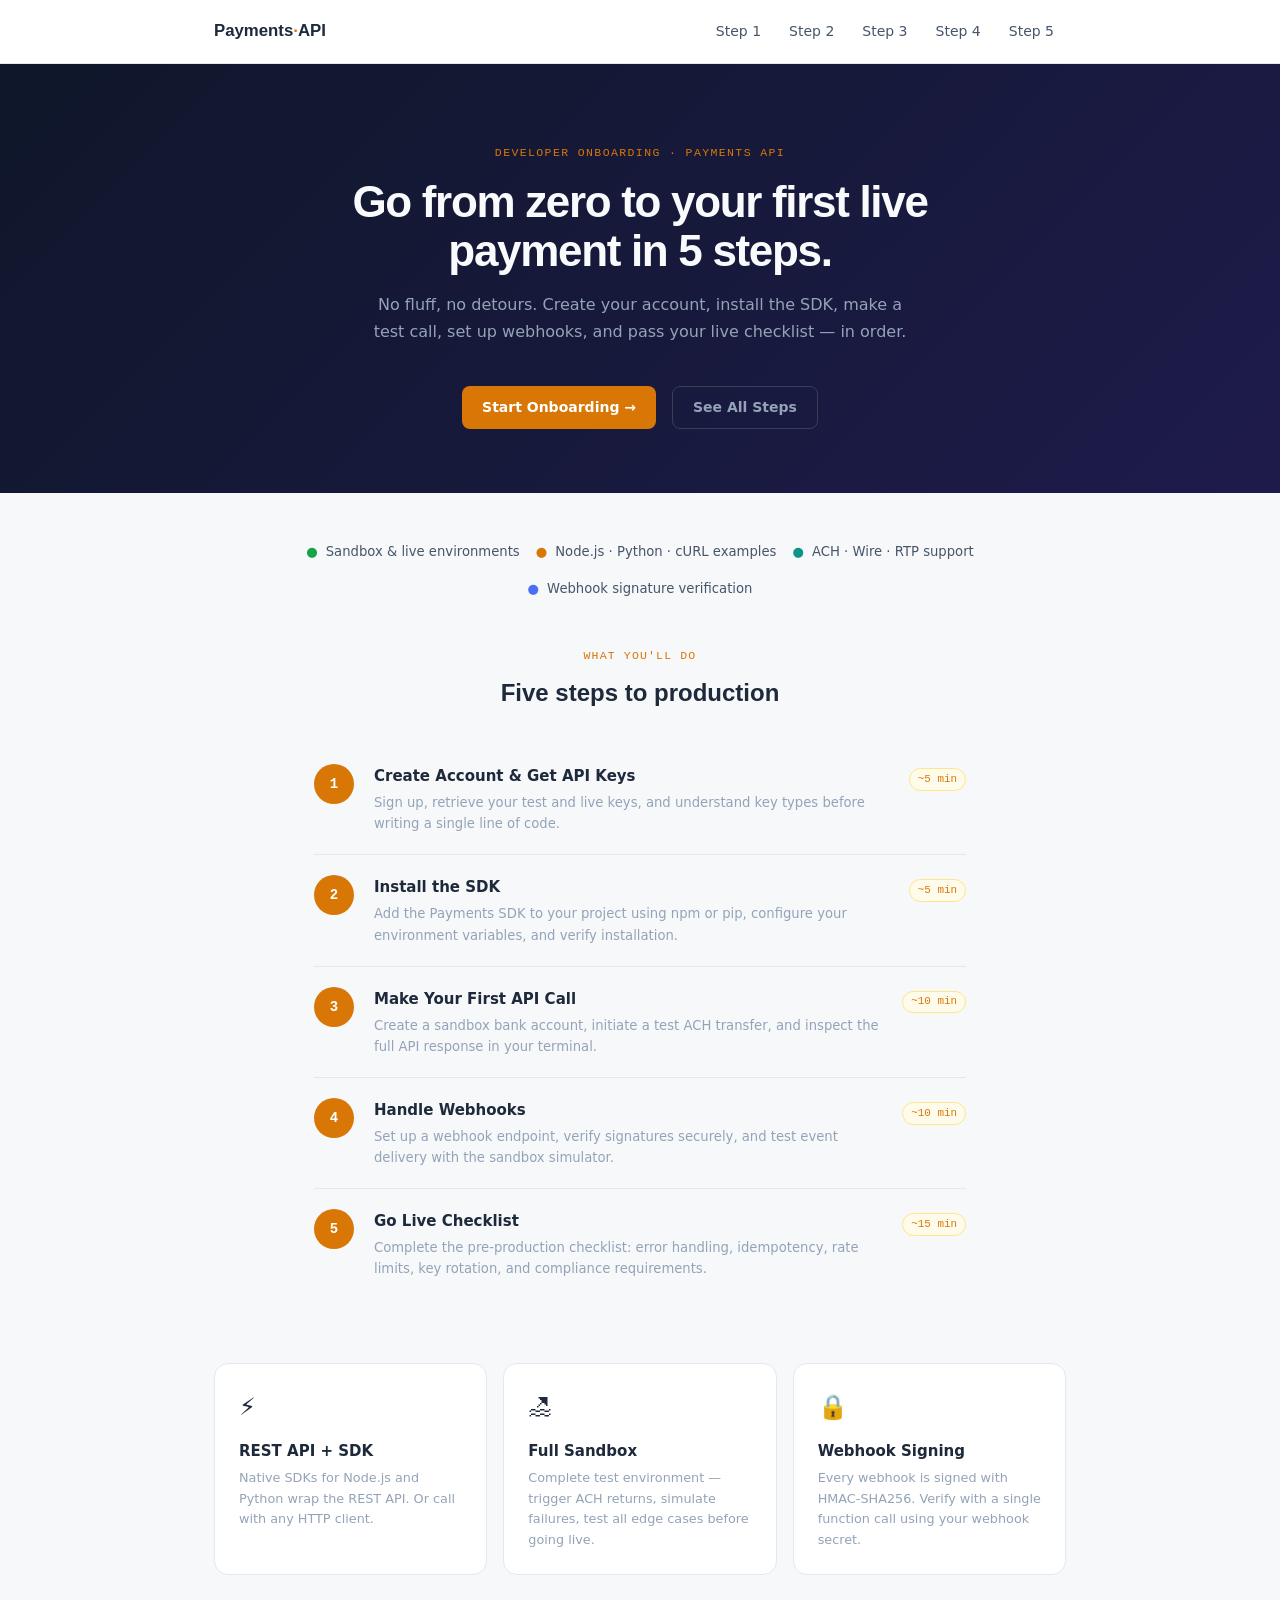
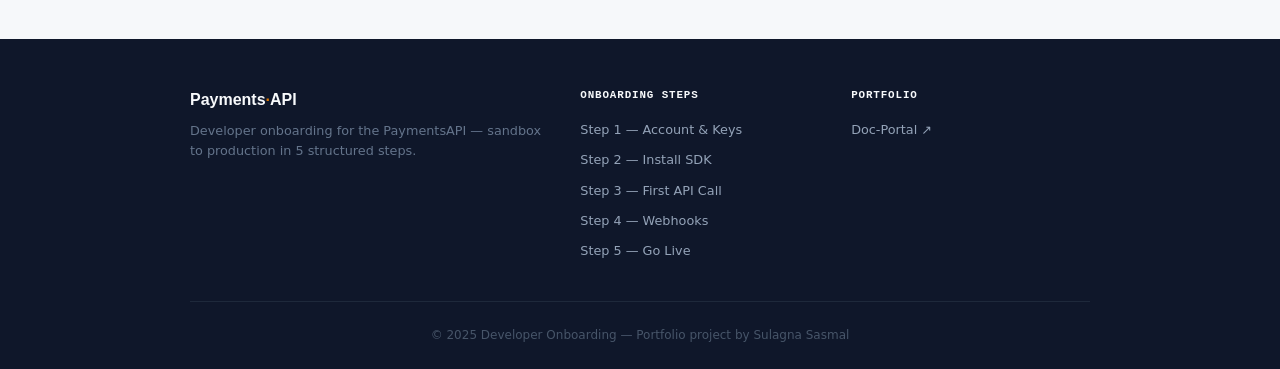
==== index.html @ b0ea3bde "Initial commit: Developer Onboarding Experience Portfolio site: 5-step interactive developer onboard" ====
<!DOCTYPE html>
<html lang="en">
<head>
<meta charset="UTF-8">
<meta name="viewport" content="width=device-width, initial-scale=1.0">
<title>Developer Onboarding — Payments API</title>
<link rel="stylesheet" href="assets/css/style.css">
</head>
<body>

<nav class="nav">
  <div class="nav-inner">
    <a href="index.html" class="nav-brand">Payments<span>·</span>API</a>
    <div class="nav-links">
      <a href="step-1.html" class="nav-link">Step 1</a>
      <a href="step-2.html" class="nav-link">Step 2</a>
      <a href="step-3.html" class="nav-link">Step 3</a>
      <a href="step-4.html" class="nav-link">Step 4</a>
      <a href="step-5.html" class="nav-link">Step 5</a>
    </div>
  </div>
</nav>

<div class="hero">
  <div class="hero-eyebrow">Developer Onboarding · Payments API</div>
  <h1>Go from zero to your first live payment in 5 steps.</h1>
  <p class="hero-sub">No fluff, no detours. Create your account, install the SDK, make a test call, set up webhooks, and pass your live checklist — in order.</p>
  <div class="hero-cta">
    <a href="step-1.html" class="btn btn-amber">Start Onboarding →</a>
    <a href="#overview" class="btn btn-outline" style="color:#94a3b8;border-color:#334155;">See All Steps</a>
  </div>
</div>

<!-- Feature strip -->
<div style="max-width:900px;margin:3rem auto 0;padding:0 1.5rem;">
  <div style="display:flex;gap:1rem;justify-content:center;flex-wrap:wrap;margin-bottom:3rem;">
    <div style="display:flex;align-items:center;gap:0.5rem;font-size:0.825rem;color:var(--text-2);">
      <span style="color:var(--green);">●</span> Sandbox &amp; live environments
    </div>
    <div style="display:flex;align-items:center;gap:0.5rem;font-size:0.825rem;color:var(--text-2);">
      <span style="color:var(--amber);">●</span> Node.js · Python · cURL examples
    </div>
    <div style="display:flex;align-items:center;gap:0.5rem;font-size:0.825rem;color:var(--text-2);">
      <span style="color:var(--teal);">●</span> ACH · Wire · RTP support
    </div>
    <div style="display:flex;align-items:center;gap:0.5rem;font-size:0.825rem;color:var(--text-2);">
      <span style="color:var(--indigo);">●</span> Webhook signature verification
    </div>
  </div>
</div>

<!-- Steps overview -->
<div class="steps-overview" id="overview">
  <div style="text-align:center;margin-bottom:2rem;">
    <div style="font-family:var(--font-mono);font-size:0.72rem;color:var(--amber);letter-spacing:0.1em;text-transform:uppercase;margin-bottom:0.5rem;">What You'll Do</div>
    <h2 style="font-family:var(--font-display);font-size:1.5rem;font-weight:800;color:var(--text);">Five steps to production</h2>
  </div>

  <div class="overview-step">
    <div class="overview-num">1</div>
    <div>
      <div class="overview-title">Create Account &amp; Get API Keys</div>
      <div class="overview-sub">Sign up, retrieve your test and live keys, and understand key types before writing a single line of code.</div>
    </div>
    <div class="overview-time">~5 min</div>
  </div>

  <div class="overview-step">
    <div class="overview-num">2</div>
    <div>
      <div class="overview-title">Install the SDK</div>
      <div class="overview-sub">Add the Payments SDK to your project using npm or pip, configure your environment variables, and verify installation.</div>
    </div>
    <div class="overview-time">~5 min</div>
  </div>

  <div class="overview-step">
    <div class="overview-num">3</div>
    <div>
      <div class="overview-title">Make Your First API Call</div>
      <div class="overview-sub">Create a sandbox bank account, initiate a test ACH transfer, and inspect the full API response in your terminal.</div>
    </div>
    <div class="overview-time">~10 min</div>
  </div>

  <div class="overview-step">
    <div class="overview-num">4</div>
    <div>
      <div class="overview-title">Handle Webhooks</div>
      <div class="overview-sub">Set up a webhook endpoint, verify signatures securely, and test event delivery with the sandbox simulator.</div>
    </div>
    <div class="overview-time">~10 min</div>
  </div>

  <div class="overview-step">
    <div class="overview-num">5</div>
    <div>
      <div class="overview-title">Go Live Checklist</div>
      <div class="overview-sub">Complete the pre-production checklist: error handling, idempotency, rate limits, key rotation, and compliance requirements.</div>
    </div>
    <div class="overview-time">~15 min</div>
  </div>
</div>

<!-- Feature grid -->
<div class="feature-grid">
  <div class="feature-card">
    <div class="feature-icon">⚡</div>
    <div class="feature-title">REST API + SDK</div>
    <div class="feature-desc">Native SDKs for Node.js and Python wrap the REST API. Or call with any HTTP client.</div>
  </div>
  <div class="feature-card">
    <div class="feature-icon">🏖</div>
    <div class="feature-title">Full Sandbox</div>
    <div class="feature-desc">Complete test environment — trigger ACH returns, simulate failures, test all edge cases before going live.</div>
  </div>
  <div class="feature-card">
    <div class="feature-icon">🔒</div>
    <div class="feature-title">Webhook Signing</div>
    <div class="feature-desc">Every webhook is signed with HMAC-SHA256. Verify with a single function call using your webhook secret.</div>
  </div>
</div>

<footer class="footer">
  <div class="footer-grid">
    <div>
      <div class="footer-brand">Payments<span>·</span>API</div>
      <p class="footer-desc">Developer onboarding for the PaymentsAPI — sandbox to production in 5 structured steps.</p>
    </div>
    <div>
      <div class="footer-col-title">Onboarding Steps</div>
      <ul class="footer-links">
        <li><a href="step-1.html">Step 1 — Account &amp; Keys</a></li>
        <li><a href="step-2.html">Step 2 — Install SDK</a></li>
        <li><a href="step-3.html">Step 3 — First API Call</a></li>
        <li><a href="step-4.html">Step 4 — Webhooks</a></li>
        <li><a href="step-5.html">Step 5 — Go Live</a></li>
      </ul>
    </div>
    <div>
      <div class="footer-col-title">Portfolio</div>
      <ul class="footer-links">
        <li><a href="https://sulagnasasmal.github.io/doc-portal/">Doc-Portal ↗</a></li>
      </ul>
    </div>
  </div>
  <div class="footer-bottom"><span>© 2025 Developer Onboarding — Portfolio project by Sulagna Sasmal</span></div>
</footer>

<script src="assets/js/onboarding.js"></script>
</body>
</html>
---- assets/css/style.css ----
:root {
  /* Color palette */
  --amber: #d97706;
  --amber-bg: #fffbeb;
  --amber-border: #fde68a;
  --indigo: #4c6ef5;
  --indigo-bg: #eef2ff;
  --indigo-border: #c7d2fe;
  --teal: #0d9488;
  --teal-bg: #f0fdfa;
  --teal-border: #99f6e4;
  --red: #ef4444;
  --red-bg: #fef2f2;
  --red-border: #fecaca;
  --green: #16a34a;
  --green-bg: #f0fdf4;
  --green-border: #86efac;

  /* Surfaces */
  --bg: #f6f8fa;
  --surface: #ffffff;
  --surface-2: #f8fafc;
  --border: #e2e8f0;
  --text: #1e293b;
  --text-2: #475569;
  --text-3: #94a3b8;
  --code-bg: #0f172a;
  --code-text: #e2e8f0;

  /* Typography */
  --font-display: 'Outfit', 'Inter', sans-serif;
  --font-body: 'Inter', system-ui, sans-serif;
  --font-mono: 'JetBrains Mono', 'Fira Code', 'Courier New', monospace;

  /* Shape */
  --radius: 0.5rem;
  --radius-lg: 0.875rem;
  --nav-h: 64px;
}

* { box-sizing: border-box; margin: 0; padding: 0; }
html { scroll-behavior: smooth; }
body { background: var(--bg); color: var(--text); font-family: var(--font-body); font-size: 0.9375rem; line-height: 1.6; }

@import url('https://fonts.googleapis.com/css2?family=Outfit:wght@400;600;700;800&family=Inter:wght@400;500;600&family=JetBrains+Mono:wght@400;500&display=swap');

/* ---- NAV ---- */
.nav {
  position: sticky; top: 0; z-index: 100;
  height: var(--nav-h);
  background: rgba(255,255,255,0.92);
  backdrop-filter: blur(12px);
  border-bottom: 1px solid var(--border);
}
.nav-inner { max-width: 900px; margin: 0 auto; padding: 0 1.5rem; height: 100%; display: flex; align-items: center; justify-content: space-between; }
.nav-brand { font-family: var(--font-display); font-weight: 800; font-size: 1.05rem; color: var(--text); text-decoration: none; }
.nav-brand span { color: var(--amber); }
.nav-links { display: flex; gap: 0.25rem; align-items: center; }
.nav-link { color: var(--text-2); text-decoration: none; font-weight: 500; font-size: 0.875rem; padding: 0.35rem 0.75rem; border-radius: var(--radius); transition: background 0.15s, color 0.15s; }
.nav-link:hover, .nav-link.active { background: var(--amber-bg); color: var(--amber); }

/* ---- HERO ---- */
.hero {
  background: linear-gradient(135deg, #0f172a 0%, #1e1b4b 100%);
  padding: 5rem 1.5rem 4rem;
  text-align: center;
}
.hero-eyebrow {
  font-family: var(--font-mono);
  font-size: 0.72rem;
  font-weight: 500;
  color: var(--amber);
  letter-spacing: 0.12em;
  text-transform: uppercase;
  margin-bottom: 1rem;
}
.hero h1 {
  font-family: var(--font-display);
  font-size: 2.75rem;
  font-weight: 800;
  color: #f8fafc;
  letter-spacing: -0.03em;
  line-height: 1.1;
  margin-bottom: 1rem;
  max-width: 640px;
  margin-left: auto;
  margin-right: auto;
}
.hero-sub {
  font-size: 1rem;
  color: #94a3b8;
  max-width: 540px;
  margin: 0 auto 2.5rem;
  line-height: 1.7;
}
.hero-cta { display: inline-flex; gap: 1rem; flex-wrap: wrap; justify-content: center; }

/* ---- PROGRESS TRACK ---- */
.progress-track {
  max-width: 700px;
  margin: 3rem auto;
  padding: 0 1.5rem;
}
.progress-steps {
  display: flex;
  align-items: center;
  justify-content: space-between;
  position: relative;
}
.progress-line {
  position: absolute;
  top: 50%;
  left: 0;
  right: 0;
  height: 2px;
  background: var(--border);
  z-index: 0;
  transform: translateY(-50%);
}
.progress-line-fill {
  height: 100%;
  background: var(--amber);
  transition: width 0.4s;
}
.step-dot {
  width: 2.25rem;
  height: 2.25rem;
  border-radius: 50%;
  background: var(--surface);
  border: 2px solid var(--border);
  color: var(--text-3);
  font-family: var(--font-mono);
  font-size: 0.8rem;
  font-weight: 600;
  display: flex;
  align-items: center;
  justify-content: center;
  position: relative;
  z-index: 1;
  text-decoration: none;
  transition: background 0.2s, border-color 0.2s, color 0.2s;
}
.step-dot.active {
  background: var(--amber);
  border-color: var(--amber);
  color: white;
}
.step-dot.done {
  background: var(--green-bg);
  border-color: var(--green);
  color: var(--green);
}
.step-dot.done::after { content: "✓"; }
.progress-labels {
  display: flex;
  justify-content: space-between;
  margin-top: 0.5rem;
}
.step-label {
  font-size: 0.68rem;
  color: var(--text-3);
  text-align: center;
  width: 2.25rem;
  font-family: var(--font-mono);
}
.step-label.active { color: var(--amber); font-weight: 600; }
.step-label.done { color: var(--green); }

/* ---- STEP LAYOUT ---- */
.step-layout {
  max-width: 760px;
  margin: 0 auto;
  padding: 2rem 1.5rem 4rem;
}
.step-header-section {
  margin-bottom: 2rem;
}
.step-badge {
  display: inline-flex;
  align-items: center;
  gap: 0.4rem;
  background: var(--amber-bg);
  border: 1px solid var(--amber-border);
  border-radius: 99px;
  padding: 0.25rem 0.75rem;
  font-family: var(--font-mono);
  font-size: 0.72rem;
  font-weight: 600;
  color: var(--amber);
  margin-bottom: 0.75rem;
}
.step-title {
  font-family: var(--font-display);
  font-size: 1.75rem;
  font-weight: 800;
  color: var(--text);
  letter-spacing: -0.025em;
  margin-bottom: 0.5rem;
}
.step-sub { color: var(--text-3); font-size: 0.9375rem; }

/* ---- TASK CARD ---- */
.task-card {
  background: var(--surface);
  border: 1px solid var(--border);
  border-radius: var(--radius-lg);
  padding: 1.5rem;
  margin-bottom: 1.25rem;
}
.task-card-header {
  display: flex;
  align-items: center;
  gap: 0.75rem;
  margin-bottom: 1rem;
}
.task-num {
  width: 1.75rem;
  height: 1.75rem;
  border-radius: 50%;
  background: var(--amber);
  color: white;
  font-family: var(--font-mono);
  font-size: 0.75rem;
  font-weight: 700;
  display: flex;
  align-items: center;
  justify-content: center;
  flex-shrink: 0;
}
.task-title { font-weight: 700; font-size: 0.9375rem; }

/* ---- CHECKLIST ---- */
.checklist { list-style: none; padding: 0; }
.checklist li {
  display: flex;
  align-items: flex-start;
  gap: 0.6rem;
  font-size: 0.875rem;
  color: var(--text-2);
  padding: 0.4rem 0;
  border-bottom: 1px solid var(--border);
  cursor: pointer;
  transition: background 0.1s;
  border-radius: 0.25rem;
}
.checklist li:last-child { border-bottom: none; }
.checklist li.checked { color: var(--text-3); text-decoration: line-through; }
.check-box {
  width: 1.1rem;
  height: 1.1rem;
  border: 2px solid var(--border);
  border-radius: 0.25rem;
  flex-shrink: 0;
  margin-top: 0.1rem;
  display: flex;
  align-items: center;
  justify-content: center;
  font-size: 0.65rem;
  color: white;
  background: transparent;
  transition: all 0.15s;
}
.checklist li.checked .check-box { background: var(--green); border-color: var(--green); }
.checklist li.checked .check-box::after { content: "✓"; }

/* ---- CODE BLOCK ---- */
.code-block {
  background: var(--code-bg);
  color: var(--code-text);
  padding: 1.25rem 1.5rem;
  border-radius: var(--radius);
  font-family: var(--font-mono);
  font-size: 0.78rem;
  line-height: 1.9;
  overflow-x: auto;
  margin: 1rem 0;
}
.code-block .cmt { color: #64748b; }
.code-block .kw { color: #93c5fd; }
.code-block .str { color: #86efac; }
.code-block .fn { color: #fde68a; }
.code-block .var { color: #f0abfc; }
.code-block .num { color: #fb923c; }

/* ---- CALLOUT ---- */
.callout {
  border-radius: var(--radius);
  padding: 1rem 1.25rem;
  margin: 1.25rem 0;
  font-size: 0.875rem;
  line-height: 1.6;
}
.callout-title { font-weight: 700; margin-bottom: 0.25rem; }
.callout-tip { background: var(--teal-bg); border: 1px solid var(--teal-border); }
.callout-tip .callout-title { color: var(--teal); }
.callout-warning { background: var(--amber-bg); border: 1px solid var(--amber-border); }
.callout-warning .callout-title { color: var(--amber); }
.callout-success { background: var(--green-bg); border: 1px solid var(--green-border); }
.callout-success .callout-title { color: var(--green); }

/* ---- STEP NAV ---- */
.step-nav {
  display: flex;
  justify-content: space-between;
  align-items: center;
  margin-top: 2.5rem;
  padding-top: 1.5rem;
  border-top: 1px solid var(--border);
  gap: 1rem;
  flex-wrap: wrap;
}

/* ---- BUTTONS ---- */
.btn {
  display: inline-flex;
  align-items: center;
  gap: 0.4rem;
  padding: 0.6rem 1.25rem;
  border-radius: var(--radius);
  font-weight: 600;
  font-size: 0.875rem;
  text-decoration: none;
  border: none;
  cursor: pointer;
  transition: opacity 0.15s, transform 0.1s;
}
.btn:hover { opacity: 0.88; transform: translateY(-1px); }
.btn-amber { background: var(--amber); color: white; }
.btn-outline { background: transparent; border: 1px solid var(--border); color: var(--text-2); }
.btn-green { background: var(--green); color: white; }

/* ---- BADGE ---- */
.badge {
  display: inline-block;
  padding: 0.2rem 0.6rem;
  border-radius: 99px;
  font-family: var(--font-mono);
  font-size: 0.68rem;
  font-weight: 600;
  letter-spacing: 0.04em;
  text-transform: uppercase;
}
.badge-amber { background: var(--amber-bg); border: 1px solid var(--amber-border); color: var(--amber); }
.badge-green { background: var(--green-bg); border: 1px solid var(--green-border); color: var(--green); }
.badge-gray { background: var(--surface-2); border: 1px solid var(--border); color: var(--text-3); }
.badge-teal { background: var(--teal-bg); border: 1px solid var(--teal-border); color: var(--teal); }

/* ---- CODE TABS ---- */
.code-tabs-wrap { border: 1px solid var(--border); border-radius: var(--radius-lg); overflow: hidden; margin: 1rem 0; }
.code-tabs-header { display: flex; background: var(--surface-2); border-bottom: 1px solid var(--border); }
.code-tab { background: none; border: none; padding: 0.6rem 1rem; font-family: var(--font-mono); font-size: 0.75rem; font-weight: 600; color: var(--text-3); cursor: pointer; transition: background 0.15s, color 0.15s; }
.code-tab.active { background: var(--code-bg); color: var(--amber); }
.code-tab-content { display: none; }
.code-tab-content.active { display: block; }
.code-tab-content .code-block { border-radius: 0; margin: 0; border: none; }

/* ---- HOME PAGE ---- */
.feature-grid {
  display: grid;
  grid-template-columns: repeat(3, 1fr);
  gap: 1rem;
  max-width: 900px;
  margin: 0 auto 4rem;
  padding: 0 1.5rem;
}
.feature-card {
  background: var(--surface);
  border: 1px solid var(--border);
  border-radius: var(--radius-lg);
  padding: 1.5rem;
}
.feature-icon { font-size: 1.5rem; margin-bottom: 0.75rem; }
.feature-title { font-weight: 700; margin-bottom: 0.35rem; font-size: 0.9375rem; }
.feature-desc { font-size: 0.8rem; color: var(--text-3); line-height: 1.6; }

.steps-overview {
  max-width: 700px;
  margin: 0 auto 4rem;
  padding: 0 1.5rem;
}
.overview-step {
  display: flex;
  gap: 1.25rem;
  align-items: flex-start;
  padding: 1.25rem 0;
  border-bottom: 1px solid var(--border);
}
.overview-step:last-child { border-bottom: none; }
.overview-num {
  width: 2.5rem;
  height: 2.5rem;
  background: var(--amber);
  color: white;
  border-radius: 50%;
  font-family: var(--font-mono);
  font-weight: 700;
  font-size: 0.875rem;
  display: flex;
  align-items: center;
  justify-content: center;
  flex-shrink: 0;
}
.overview-title { font-weight: 700; margin-bottom: 0.25rem; }
.overview-sub { font-size: 0.825rem; color: var(--text-3); }
.overview-time { font-family: var(--font-mono); font-size: 0.68rem; color: var(--amber); background: var(--amber-bg); border: 1px solid var(--amber-border); border-radius: 99px; padding: 0.1rem 0.5rem; margin-left: auto; flex-shrink: 0; align-self: flex-start; margin-top: 0.25rem; }

/* ---- SUCCESS ---- */
.success-layout {
  max-width: 620px;
  margin: 0 auto;
  padding: 4rem 1.5rem;
  text-align: center;
}

/* ---- FOOTER ---- */
.footer {
  background: #0f172a;
  color: #94a3b8;
  padding: 3rem 1.5rem 1.5rem;
}
.footer-grid {
  display: grid;
  grid-template-columns: 1.5fr 1fr 1fr;
  gap: 2rem;
  max-width: 900px;
  margin: 0 auto 2rem;
}
.footer-brand { font-family: var(--font-display); font-weight: 800; font-size: 1rem; color: #f8fafc; margin-bottom: 0.5rem; }
.footer-brand span { color: var(--amber); }
.footer-desc { font-size: 0.8rem; color: #64748b; line-height: 1.6; }
.footer-col-title { font-family: var(--font-mono); font-size: 0.68rem; font-weight: 600; letter-spacing: 0.08em; text-transform: uppercase; color: #f8fafc; margin-bottom: 0.75rem; }
.footer-links { list-style: none; }
.footer-links li { margin-bottom: 0.4rem; }
.footer-links a { color: #94a3b8; text-decoration: none; font-size: 0.8rem; transition: color 0.15s; }
.footer-links a:hover { color: var(--amber); }
.footer-bottom { text-align: center; padding-top: 1.5rem; border-top: 1px solid #1e293b; font-size: 0.75rem; color: #475569; max-width: 900px; margin: 0 auto; }

/* ---- RESPONSIVE ---- */
@media (max-width: 768px) {
  .feature-grid { grid-template-columns: 1fr; }
  .footer-grid { grid-template-columns: 1fr; }
  .hero h1 { font-size: 2rem; }
  .step-title { font-size: 1.4rem; }
}
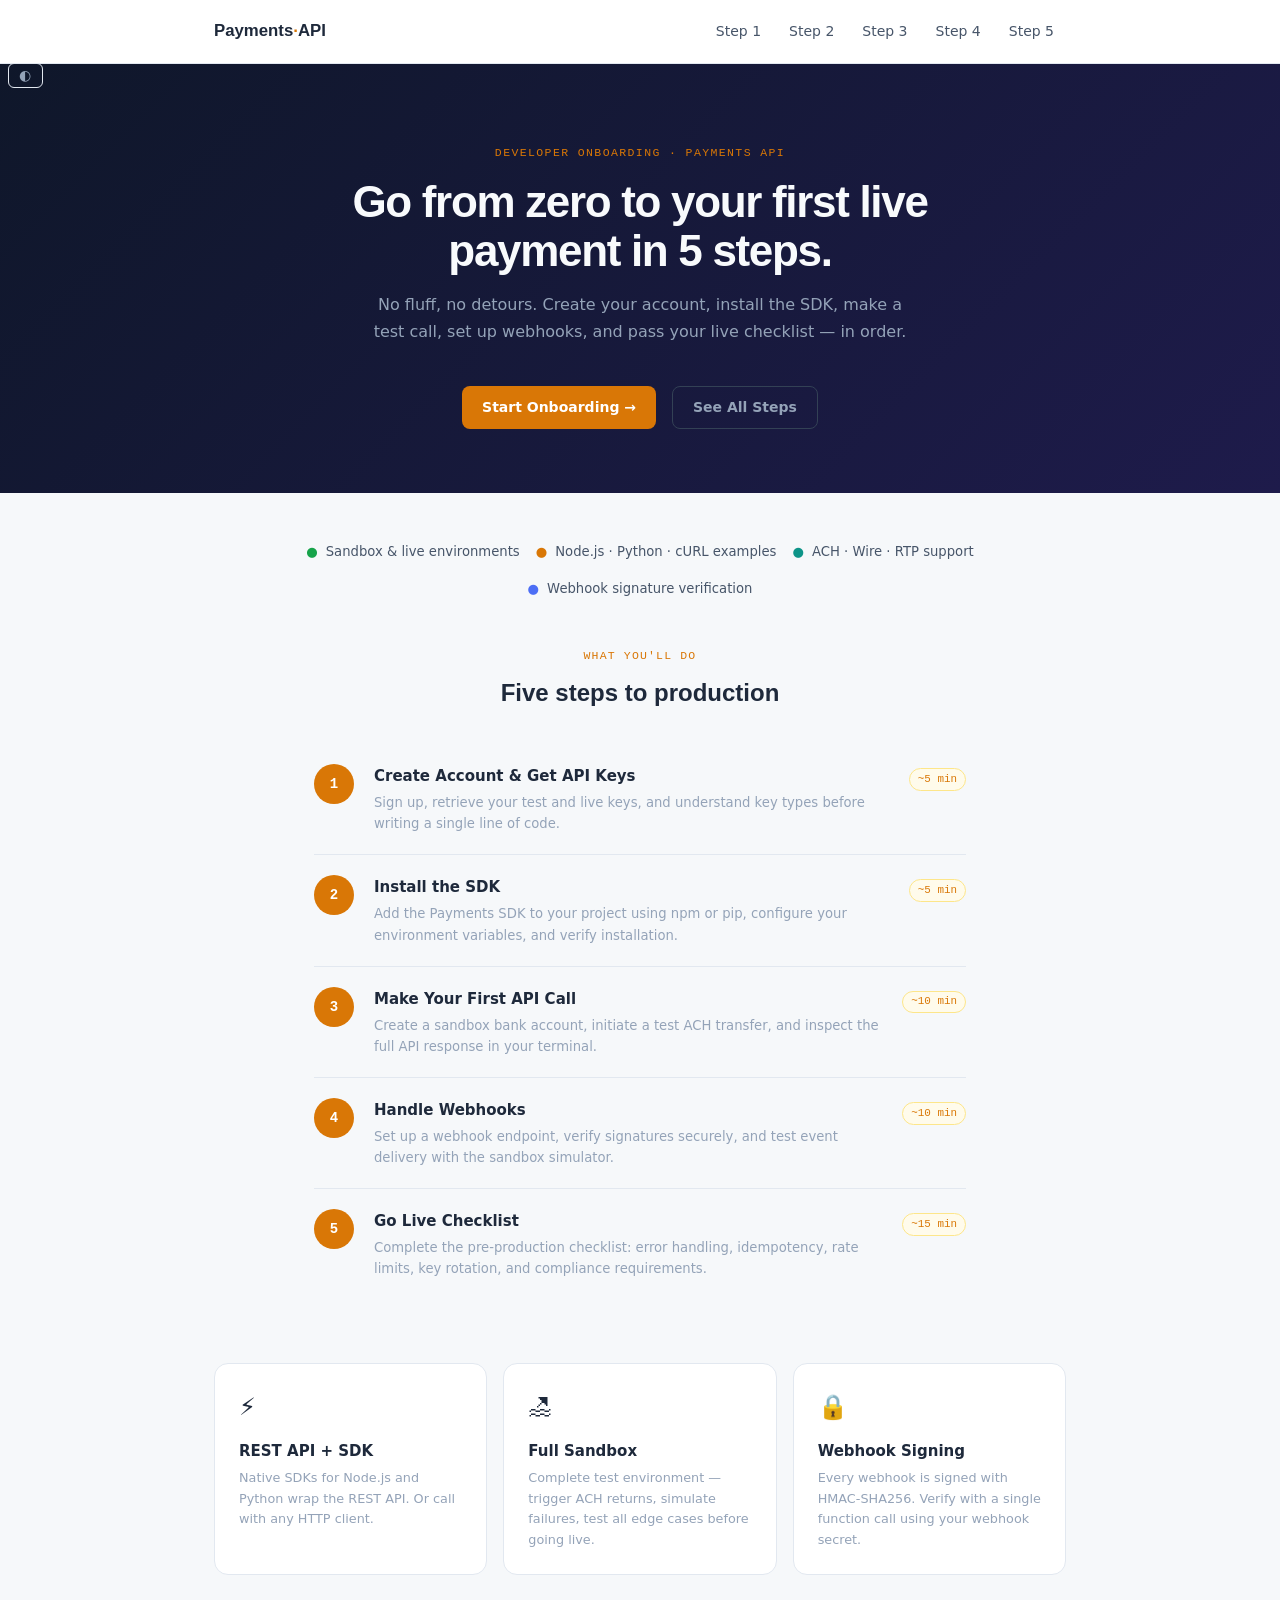
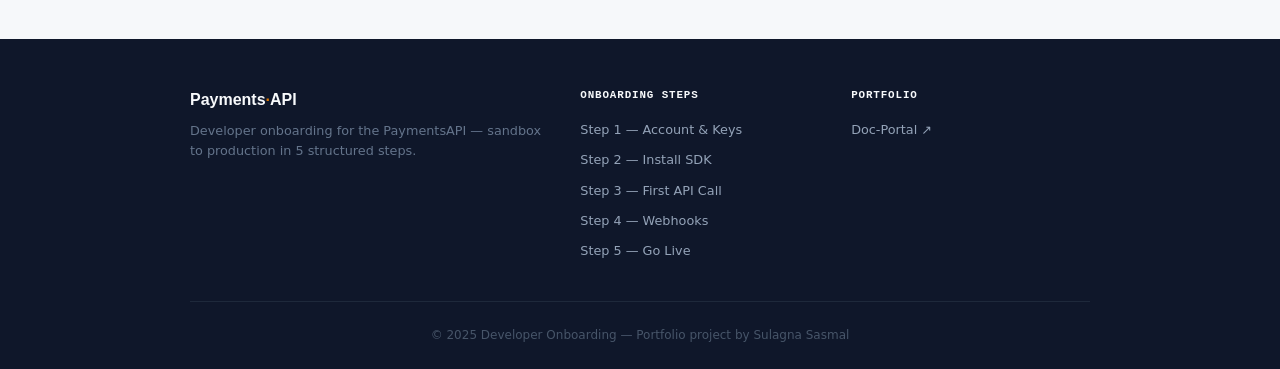
==== commit 3541de39: "Add dark/light mode, theme.js, and README - Add dark theme CSS to style.css ([data-theme="dark"] var" ====
--- a/index.html
+++ b/index.html
@@ -5,6 +5,7 @@
 <meta name="viewport" content="width=device-width, initial-scale=1.0">
 <title>Developer Onboarding — Payments API</title>
 <link rel="stylesheet" href="assets/css/style.css">
+<script>(function(){var t=localStorage.getItem("theme");if(t)document.documentElement.setAttribute("data-theme",t);else if(window.matchMedia("(prefers-color-scheme:dark)").matches)document.documentElement.setAttribute("data-theme","dark");else document.documentElement.setAttribute("data-theme","light");})()</script>
 </head>
 <body>
 
@@ -19,6 +20,7 @@
       <a href="step-5.html" class="nav-link">Step 5</a>
     </div>
   </div>
+  <button class="theme-toggle" id="theme-toggle" aria-label="Toggle dark mode">&#9680;</button>
 </nav>
 
 <div class="hero">
@@ -148,5 +150,6 @@
 </footer>
 
 <script src="assets/js/onboarding.js"></script>
+<script src="assets/js/theme.js"></script>
 </body>
 </html>
--- a/assets/css/style.css
+++ b/assets/css/style.css
@@ -442,3 +442,39 @@
   .hero h1 { font-size: 2rem; }
   .step-title { font-size: 1.4rem; }
 }
+
+/* ═══════════════════════════════════════════════
+   DARK THEME
+   ═══════════════════════════════════════════════ */
+[data-theme="dark"] {
+  --bg:          #0f172a;
+  --bg-card:     #1e293b;
+  --bg-hover:    #334155;
+  --bg-tag:      #1e293b;
+  --border:      #334155;
+  --border-dark: #475569;
+  --text:        #f1f5f9;
+  --text-2:      #cbd5e1;
+  --text-3:      #94a3b8;
+  --text-4:      #64748b;
+  --code-bg:     #0f172a;
+  --code-text:   #e2e8f0;
+}
+[data-theme="dark"] .nav { background: rgba(15,23,42,0.95); border-bottom-color: var(--border); }
+[data-theme="dark"] body { background: var(--bg); color: var(--text); }
+
+/* Theme toggle */
+.theme-toggle {
+  background: none;
+  border: 1px solid var(--border);
+  color: var(--text-3);
+  cursor: pointer;
+  border-radius: 6px;
+  padding: 0.3rem 0.65rem;
+  font-size: 0.85rem;
+  line-height: 1;
+  margin-left: 0.5rem;
+  transition: background 0.15s, color 0.15s;
+}
+.theme-toggle:hover { background: var(--bg-hover); color: var(--text); }
+
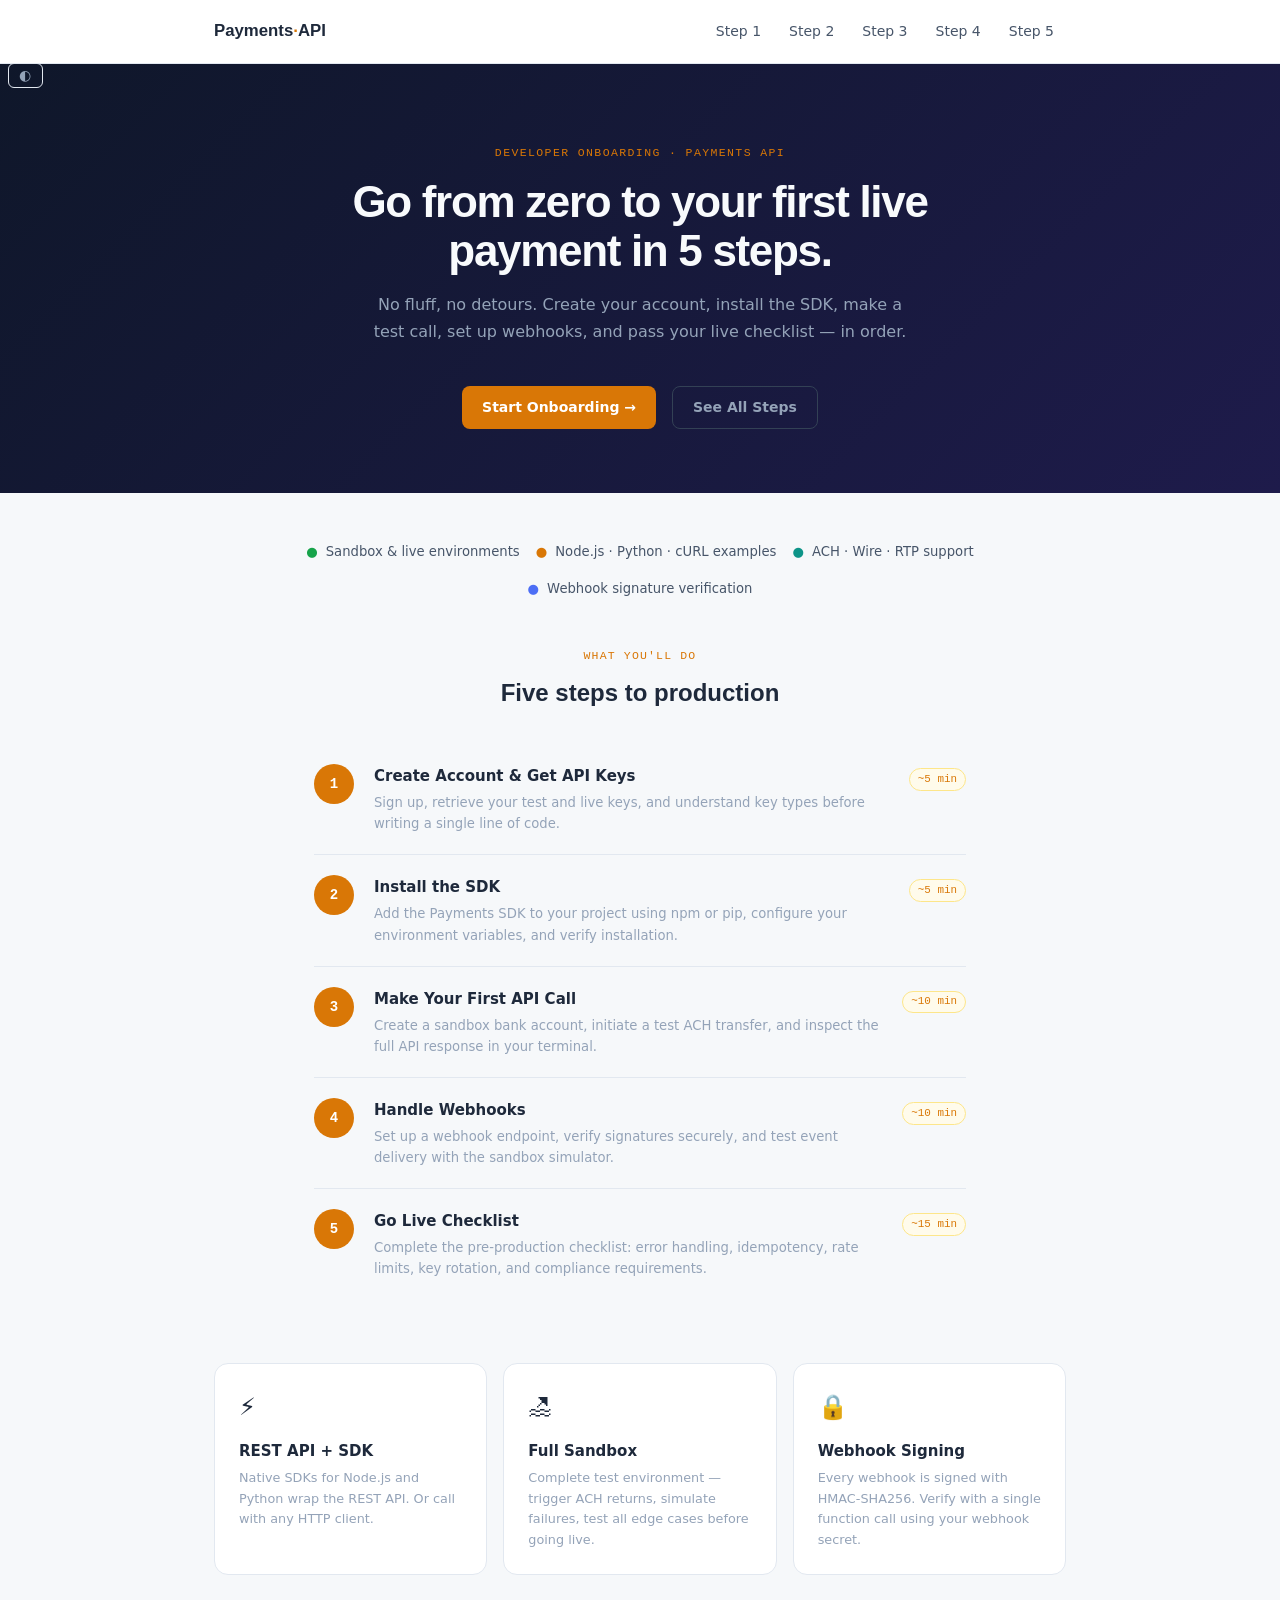
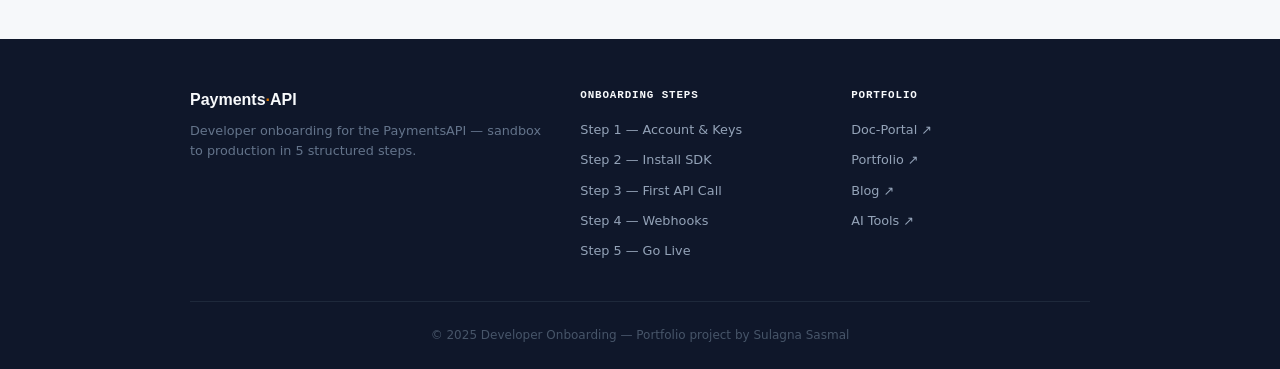
==== commit 793ab078: "Add favicon and cross-links" ====
--- a/index.html
+++ b/index.html
@@ -5,6 +5,7 @@
 <meta name="viewport" content="width=device-width, initial-scale=1.0">
 <title>Developer Onboarding — Payments API</title>
 <link rel="stylesheet" href="assets/css/style.css">
+<link rel="icon" href="data:image/svg+xml,<svg xmlns='http://www.w3.org/2000/svg' viewBox='0 0 100 100'><text y='.9em' font-size='90'>🎯</text></svg>">
 <script>(function(){var t=localStorage.getItem("theme");if(t)document.documentElement.setAttribute("data-theme",t);else if(window.matchMedia("(prefers-color-scheme:dark)").matches)document.documentElement.setAttribute("data-theme","dark");else document.documentElement.setAttribute("data-theme","light");})()</script>
 </head>
 <body>
@@ -143,6 +144,9 @@
       <div class="footer-col-title">Portfolio</div>
       <ul class="footer-links">
         <li><a href="https://sulagnasasmal.github.io/doc-portal/">Doc-Portal ↗</a></li>
+        <li><a href="https://sulagnasasmal.com/" target="_blank" rel="noopener">Portfolio ↗</a></li>
+        <li><a href="https://sulagnasasmal.com/blog" target="_blank" rel="noopener">Blog ↗</a></li>
+        <li><a href="https://sulagnasasmal.github.io/ai-doc-tools/" target="_blank" rel="noopener">AI Tools ↗</a></li>
       </ul>
     </div>
   </div>
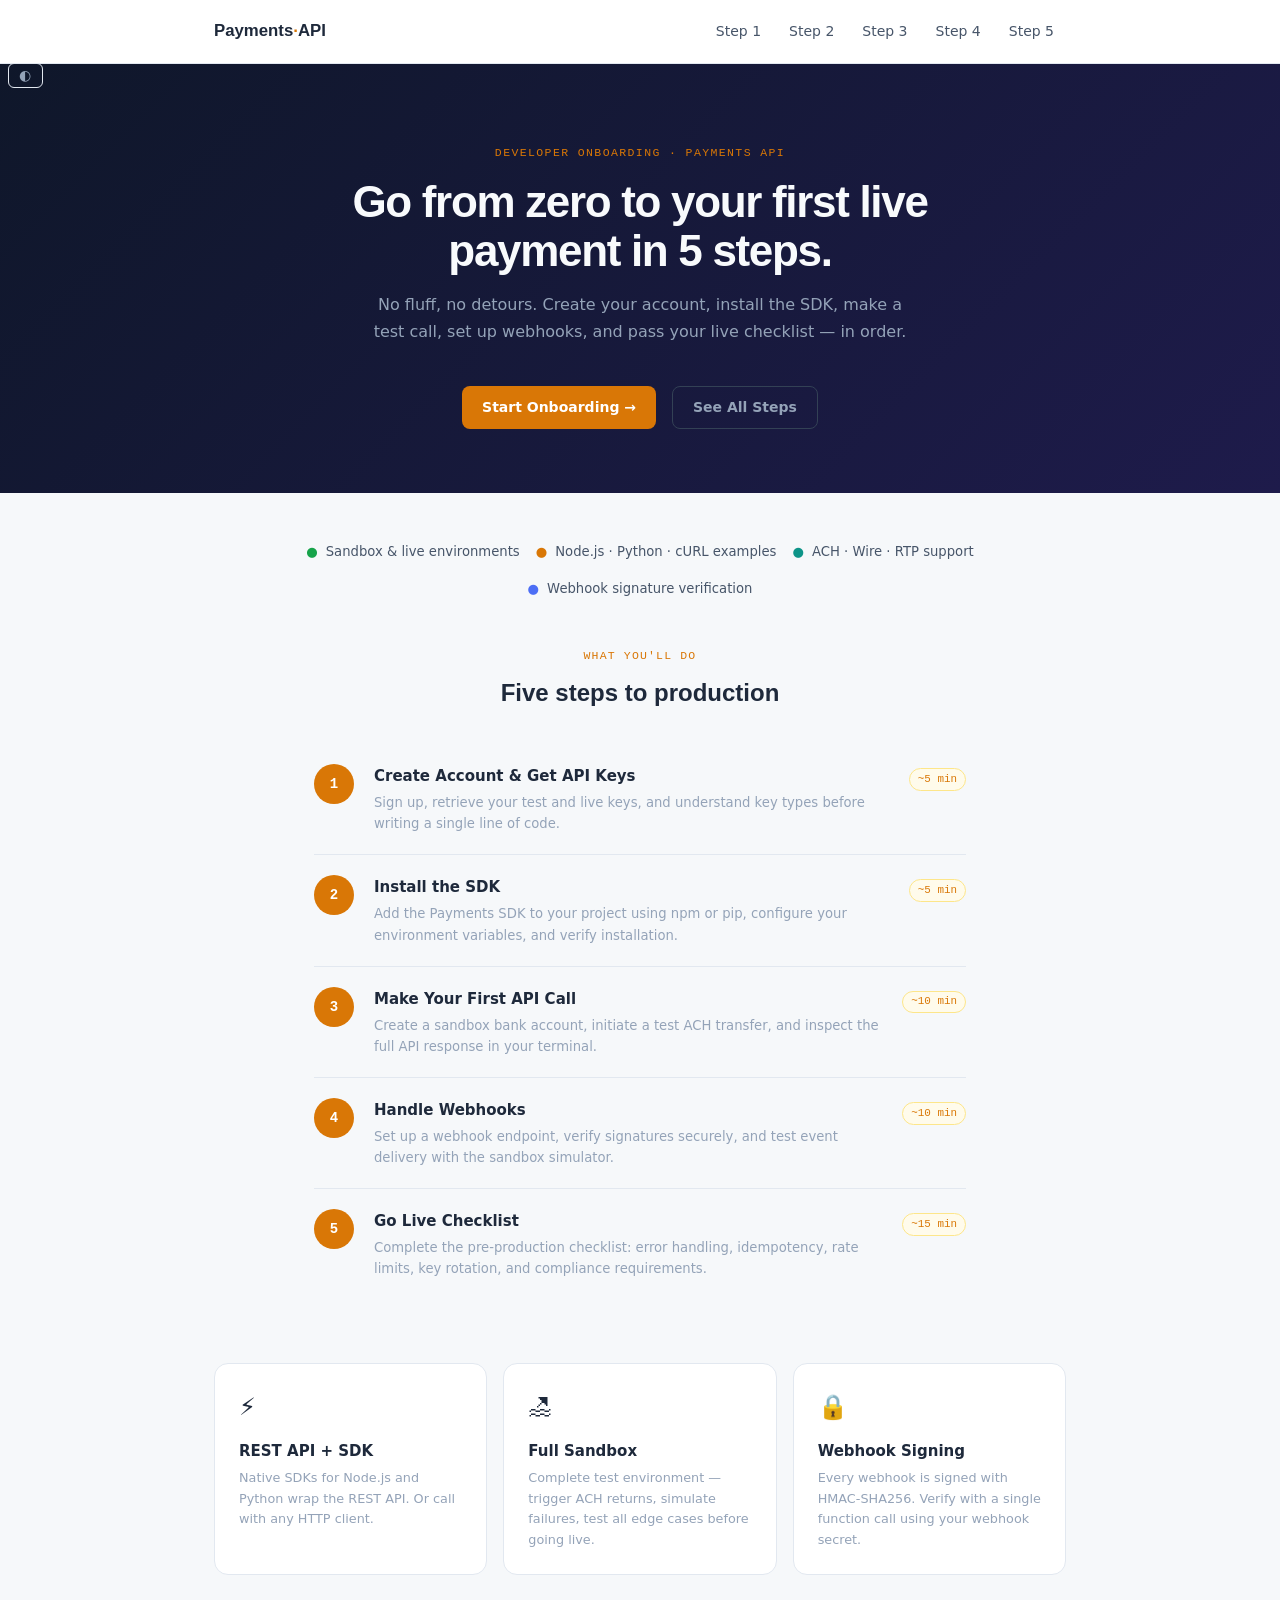
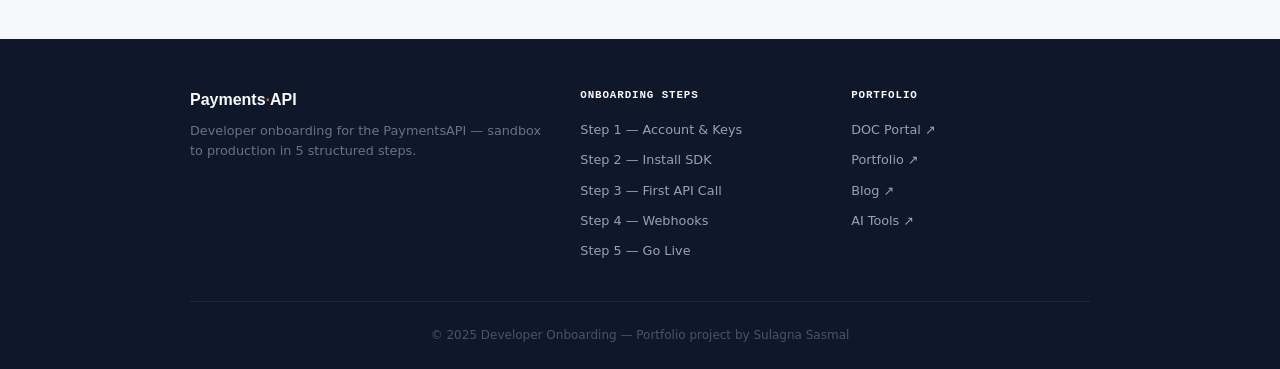
==== commit c2bbb860: "Fix footer: add target=_blank to DOC Portal link, add portfolio cross-links to step pages and succes" ====
--- a/index.html
+++ b/index.html
@@ -143,7 +143,7 @@
     <div>
       <div class="footer-col-title">Portfolio</div>
       <ul class="footer-links">
-        <li><a href="https://sulagnasasmal.github.io/doc-portal/">Doc-Portal ↗</a></li>
+        <li><a href="https://sulagnasasmal.github.io/doc-portal/" target="_blank" rel="noopener">DOC Portal ↗</a></li>
         <li><a href="https://sulagnasasmal.com/" target="_blank" rel="noopener">Portfolio ↗</a></li>
         <li><a href="https://sulagnasasmal.com/blog" target="_blank" rel="noopener">Blog ↗</a></li>
         <li><a href="https://sulagnasasmal.github.io/ai-doc-tools/" target="_blank" rel="noopener">AI Tools ↗</a></li>
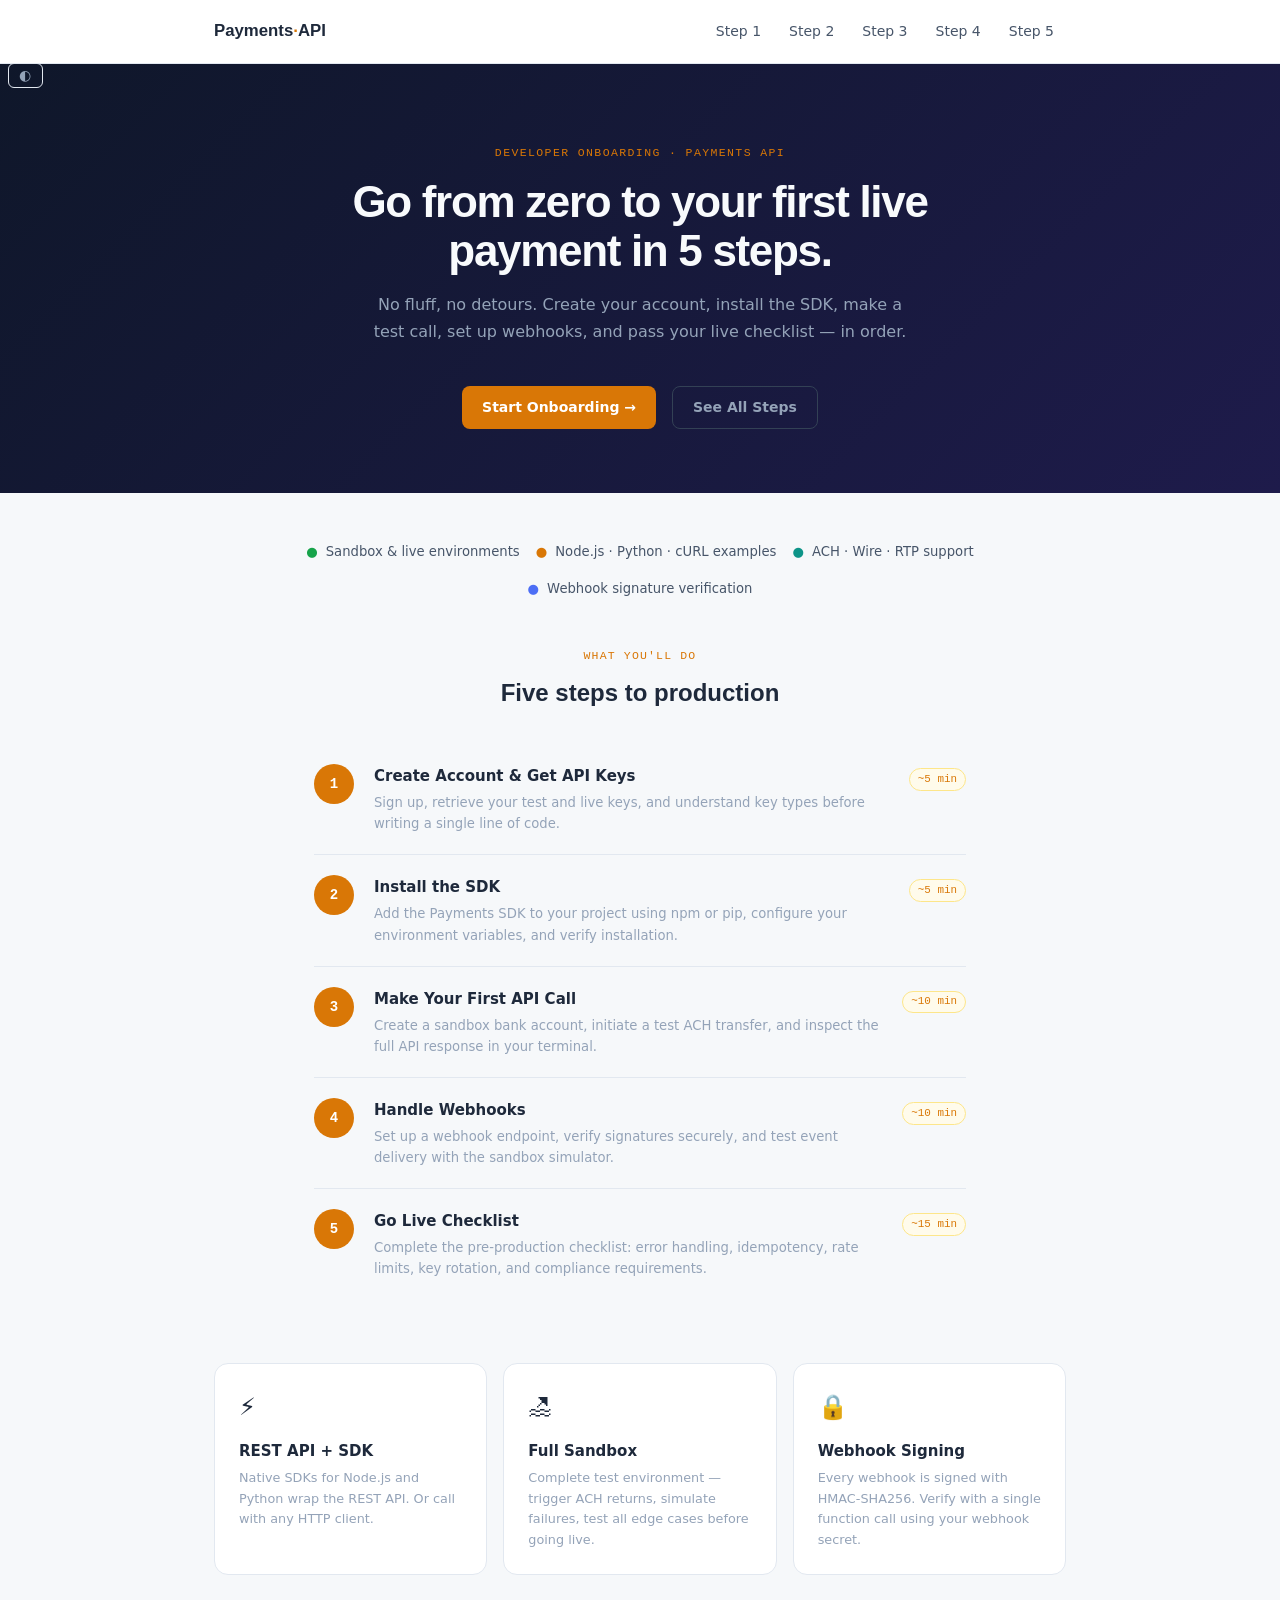
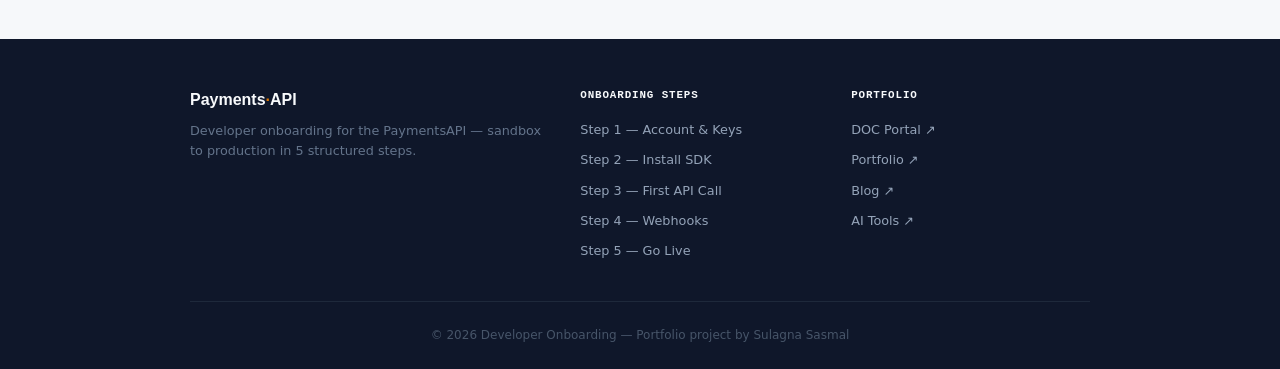
==== commit fb1d0b98: "Update footer copyright year from 2025 to 2026 across all pages" ====
--- a/index.html
+++ b/index.html
@@ -150,7 +150,7 @@
       </ul>
     </div>
   </div>
-  <div class="footer-bottom"><span>© 2025 Developer Onboarding — Portfolio project by Sulagna Sasmal</span></div>
+  <div class="footer-bottom"><span>© 2026 Developer Onboarding — Portfolio project by Sulagna Sasmal</span></div>
 </footer>
 
 <script src="assets/js/onboarding.js"></script>
